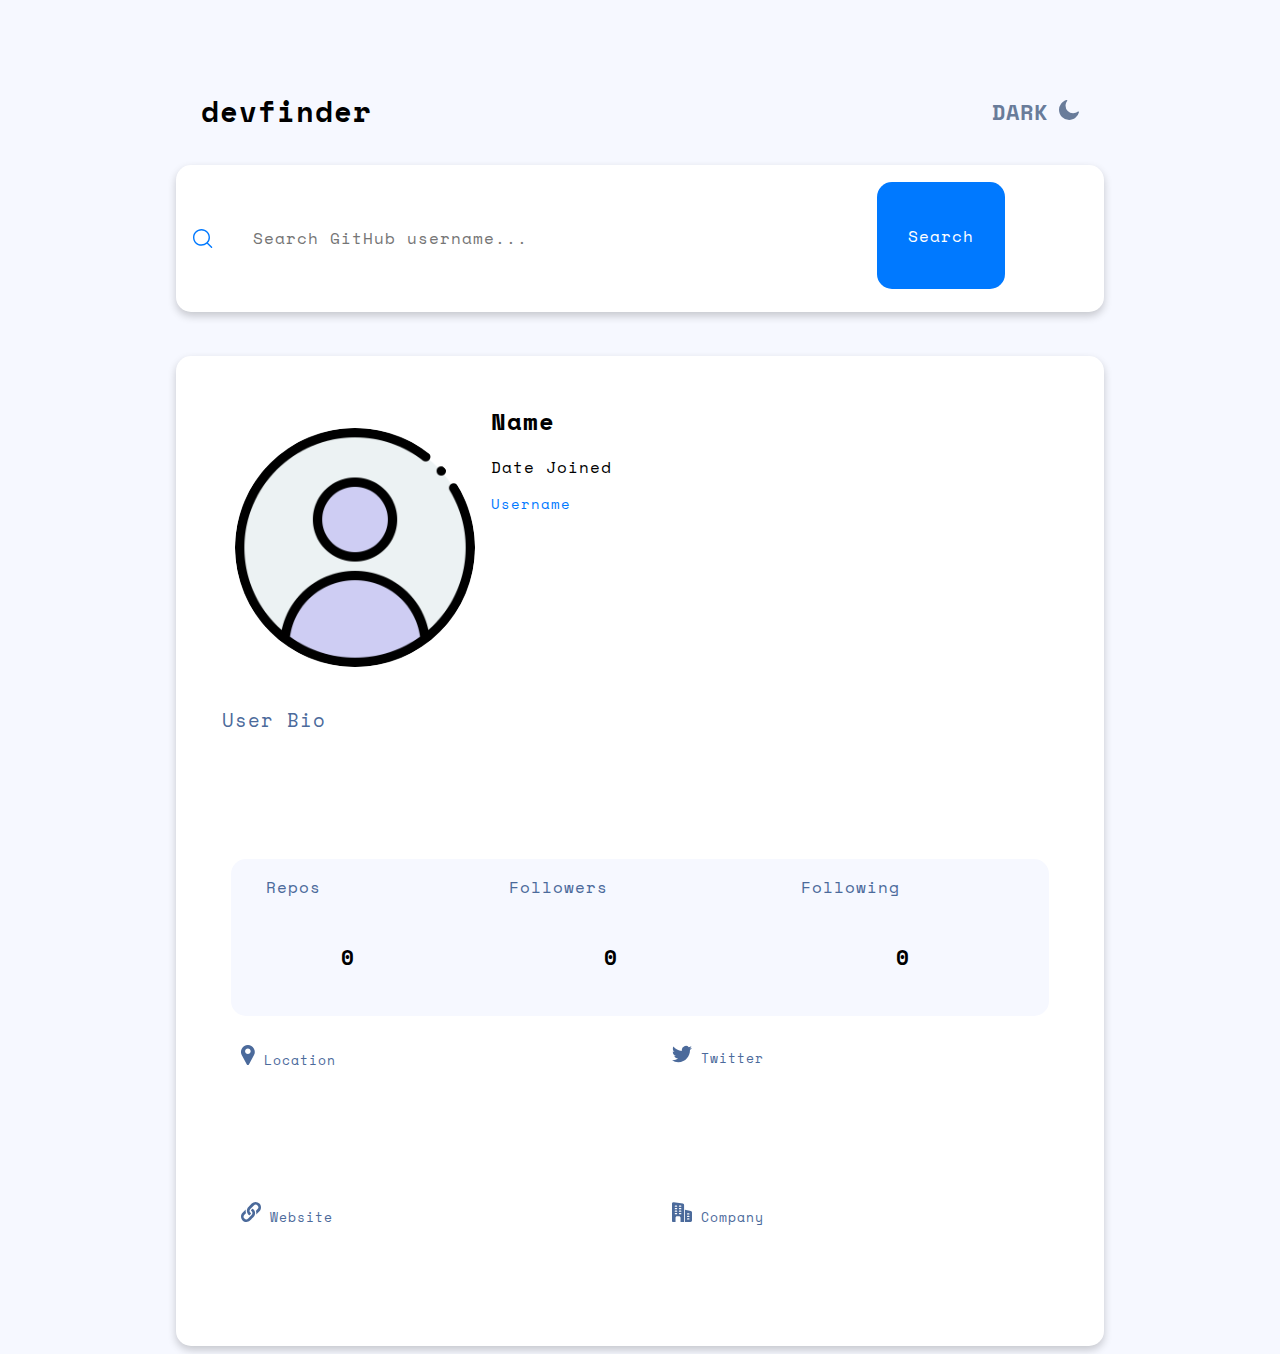
==== index.html @ 45e7f261 "File changes" ====
<!DOCTYPE html>
<html lang="en">
<head>
  <meta charset="UTF-8">
  <meta name="viewport" content="width=device-width, initial-scale=1.0">

  <link rel="stylesheet" href="index.css">
  <link rel="preconnect" href="https://fonts.googleapis.com">
  <link rel="preconnect" href="https://fonts.gstatic.com" crossorigin>
  <link href="https://fonts.googleapis.com/css2?family=Space+Mono:wght@700&display=swap" rel="stylesheet">

  
  <title>Frontend Mentor | GitHub user search app</title>
</head>
<body>
  <div class="container">
      
    <div class="title">
        <h1 id="devFinder">devfinder</h1>
        
      <div class="theme">
        <h2 onclick="darkLight()" id="theme">Dark</h2>
        <img id="svgTheme" class="svgTheme" src="./assets/icon-moon.svg" alt="">
      </div>
    </div>
    
    <div class="search">
      <form action="" id="searchForm">
        <label>
          <input type="text" id="search" name="search" placeholder="Search GitHub username..." required>
        </label>
        <button type="submit">Search</button>
      </form>
    </div>
    
    <div class="card" id="card">
      <div class="avatar">
        <img src="./assets/user.png" alt="">
      </div>
      <div class="name">
        <h1 id="username">Name</h1>
        <p id="joined">Date Joined</p>
        <p id="atName">Username</p>
        <p id="bio">Bio</p>
      </div>
      
      <p id="mobileBio">User Bio</p>
    
      <div class="stats" id="stats">
        <p id="statsTitles">Repos</p>
        <p id="followersTitle">Followers</p>
        <p id="followingTitle">Following</p>
        <h2 id="repo">0</h2>
        <h2 id="followers">0</h2>
        <h2 id="following">0</h2>
      </div>
      <div class="links" id="links">
        <p id="location"><img src="./assets/icon-location.svg" alt=""> Location</p>
        <p id="twitter"><img src="./assets/icon-twitter.svg" alt=""> Twitter</p>
        <p id="website"><img src="./assets/icon-website.svg" alt=""> Website</p>
        <p id="company"><img src="./assets/icon-company.svg" alt=""> Company</p>
      </div>
    </div>
  </div>
</body>
<script src="script.js"></script>
</html>
---- index.css ----
body{
    background-color: #f6f8ff;
    font-family: 'Space Mono', monospace;
    letter-spacing: 1px;
}

.darkLight{
 background-color: #141d2f;   
}

.searchTheme::placeholder{
    color: white;
  }

.white{
    color: white !important;
}

.white a{
    color: white !important;
}

.grey{
    color: #697C9A !important;
}

.cardTheme{
    background-color:#1e2a46 !important;  
}

.inputTheme{
    background-color:#1e2a46 !important;
    color:white;
}

.statsTheme{
    background-color:#141D2F !important;
}

#mobileBio{
    display:none;
}

#bio{
    display: block;
}

.container{
    display: grid;
    grid-template-columns: repeat(4, 1fr);
    gap: 1rem;
    flex-direction: column;
    justify-content: space-evenly;
    padding-top: 5%;
}

.title{
    grid-column: span 4;
    display: grid;
    grid-template-columns: repeat(4, 1fr);
    
}


.title h1{
    grid-column-start: 2;
}

.title h2{
    text-transform: uppercase;
    color: #697C9A;
    display: inline;
}



.theme{
    justify-self: end;
    align-self: center;
}

.theme h2{
    cursor: pointer;
}


.search{
    grid-column: span 4;
    grid-column-start: 2;
    grid-column-end: 4;
   
    position: relative;
   
}

.search button{
    background-color:#0079FF ;
    border-radius: 15px;
    color: white;
    margin: 0;
    padding: 2% 4%;
    border: none;
    position: absolute;
    left: 85%;
    top: 12%;
    font-size: 1.2rem;
    letter-spacing: 1px;
    font-family: 'Space Mono', monospace;
    cursor: pointer;
    
}

.search input{
    border: none;
    padding-top: 3%;
    padding-bottom: 3%;
    padding-left: 10%;
    border-radius: 15px;
    width: 90%;
    font-size: 1.2rem;
    letter-spacing: 1px;
    font-family: 'Space Mono', monospace;
    background-color: white;
    box-shadow: 0 4px 8px 0 rgba(0,0,0,0.2);
    outline: none;
}


.search label {
    position: relative;
  }
  
  .search label:before {
    content: "";
    position: absolute;
    left: 20px;
    top: 0;
    bottom: 0;
    width: 30px;
    background: url(./assets/icon-search.svg) center / contain no-repeat;
  }


.card{
    grid-column: span 4;
    grid-column-start:2 ;
    grid-column-end: 4;
    align-self: center;
    display:grid ;
    grid-template-columns: repeat(3, 1fr);
    grid-template-rows: repeat(3, 1fr);
    gap: 1rem;
    box-shadow: 0 4px 8px 0 rgba(0,0,0,0.2);
    transition: 0.3s;
    width: 100%;
    border-radius: 15px;
    background-color: white;
}

.avatar{
    grid-row: span 4;
    
}

.avatar img{
    margin: 10% 0 0 25%;
    width: 50%;
    border-radius: 80%;
}

.name{
    grid-column: span 2;
    padding-top: 5%;
    
}

#atName{
    color: #0079FF;
}

#bio{
    color: #4B6A9B;
}
.name h1{
    display: inline;
    
}

#joined {
    float: right;
    display: inline;
    margin-right: 5%;
    margin-top: 1.5%;
    margin-bottom: 0;
    
}

.stats{
    grid-column: span 2;
    background-color:#F6F8FF ;
    border-radius: 15px;
    display: grid;
    grid-template-columns: repeat(3, 1fr);
    margin-right: 5%;
    
}

.stats p{
    font-size: 1.3rem;
    padding-left: 15%;
    color: #4B6A9B ;
    margin-bottom: 0;
}
.stats h2{
    margin-top: 0;
    margin-bottom: 0;
    padding-left: 15%;
    
}

.links{
    grid-column: span 2;
    display: grid;
    grid-template-columns: repeat(2, 1fr);
    font-size: 1rem;
}

.links p{
    color: #4B6A9B;
}

.links a{
    text-decoration: none;
    color: #4B6A9B;
}

.links a:hover{
    text-decoration: underline;
}

@media (min-width: 1920px) and (max-width: 2560px)  {
    .search button{
        background-color:#0079FF ;
        border-radius: 15px;
        color: white;
        margin: 0;
        padding: 2% 4%;
        border: none;
        position: absolute;
        left: 80%;
        top: 12%;
        font-size: 1.2rem;
        letter-spacing: 1px;
        font-family: 'Space Mono', monospace;
        cursor: pointer;
    
    }
}

@media only screen
    and (min-device-width: 180px) 
    and (max-device-width: 599px) 
    and (-webkit-min-device-pixel-ratio: 2){
   
    html,body{
        overflow-x: hidden;
        height: 100%;
    }

    .container{
        display: grid;
        grid-template-columns: repeat(2, 1fr);
        gap: .8rem;
        flex-direction: column;
        justify-content: space-evenly;
        padding-top: 5%;
    }

    .title{
        grid-column: span 2;
        display: grid;
        grid-template-columns: 1fr 1fr;
        
    }
    
    
    .title h1{
        grid-column-start: 1;
        display: inline;
        font-size: 1.8rem;
        margin-left: 15%;
    }
    
    .title h2{
        text-transform: uppercase;
        color: #697C9A;
        display: inline;
        font-size: 1.2rem;
    }

    .theme{
        justify-self:end;
        margin-right: 15%;
    }

    .search{
        grid-column: span 2;
        position: relative;
        padding-bottom: 3%;
    }
    
    .search button{
        margin: 0;
        padding: 4% 3%;
        left: 73%;
        top: 10%;
        font-size: .8rem;
    }
    
    .search input{
        border: none;
        margin-left: 5%;
        width: 75%;
        font-size: .8rem;
        padding: 6% 7.5%;
        letter-spacing: 1px;
    }

    .search label {
        position: relative;
      }
      
      .search label:before {
        content: "";
        position: absolute;
        left: 7%;
        top: 0;
        bottom: 0;
        width: 18px;
        background: url(./assets/icon-search.svg) center / contain no-repeat;
      }

      .form{
          width: 100%;
      }
      .card{
          margin-left: 5%;
        grid-column: span 2;
        align-self: center;
        display:grid ;
        grid-template-columns: repeat(3, 1fr);
        grid-template-rows: .5fr .5fr .5fr 1fr;
        gap: 1rem;
        box-shadow: 0 4px 8px 0 rgba(0,0,0,0.2);
        transition: 0.3s;
        width: 90%;
        border-radius: 15px;
        background-color: white;
        
    }
    
    .avatar{
        grid-row: span 1;
        font-size: .5rem;
        margin: 0 0 0 20%;
    }
    
    .avatar img{
        margin: 30% 0 0 0%;
        width: 100%;
        border-radius: 80%;
    }
    
    .name{
        grid-column: span 2;
        padding-top: 5%;
        
    }
    
    #atName{
        color: #0079FF;
        display: block;
        font-size: .9rem;
    }

    .name #bio{
        display: none;
    }
    
    #mobileBio{
        color: #4B6A9B;
        grid-column: span 3;
        margin-left:5%;
        display: block;
        
    
    }
    .name h1{
        display: block;
        font-size: 1rem;
        
    }
    
    #joined {
        float: none;
        display: block;
        margin-right: 0%;
        margin-top: 0%;
        margin-bottom: 0;
        font-size: .8rem;
        
    }
    
    .stats{
        grid-column: span 3;
        background-color:#F6F8FF ;
        border-radius: 15px;
        display: grid;
        gap: 0rem;
        grid-template-columns: .8fr 1fr 1fr;
        margin-right: 6%;
        margin-left: 6%;
        
        
    }
    
    .stats p{
        font-size: .8rem;
        text-align: left;
        color: #4B6A9B ;
        margin-bottom: 0;
    }
    .stats h2{
        margin-top: 0;
        margin-bottom: 0;
        padding-left: 0%;
        font-size: 1.3rem;
        text-align: center;
        
    }
    
    .links{
        grid-column: span 3;
        display: grid;
        font-size:.8rem;
        grid-template-columns: repeat(1, 1fr);
        margin-left: 7%;
    }
    
    .links p{
        color: #4B6A9B;
    }
    
    .links a{
        text-decoration: none;
        color: #4B6A9B;
    }
    
    .links a:hover{
        text-decoration: underline;
    }
}

@media (min-width: 600px) and (max-width: 1280px) {
  
    .container{
        display: grid;
        grid-template-columns: 1fr 10fr 1fr;
        gap: .8rem;
        flex-direction: column;
        
    }

    .title{
        grid-column: span 1;
        grid-column-start: 2;
        display: grid;
        grid-template-columns: 1fr 1fr;
        
    }
    
    
    .title h1{
        grid-column-start: 1;
        display: inline;
        font-size: 1.8rem;
        margin-left: 15%;
    }
    
    .title h2{
        text-transform: uppercase;
        color: #697C9A;
        display: inline;
        font-size: 1.4rem;
    }

    .theme{
        justify-self:end;
        margin-right: 15%;
    }

    .search{
        grid-column: span 1;
        grid-column-start: 2;
        position: relative;
        padding-bottom: 3%;
    }
    
    .search button{
        margin: 0;
        padding: 4% 3%;
        left: 73%;
        top: 10%;
        font-size: 1rem;
    }
    
    .search input{
        border: none;
        margin-left: 5%;
        width: 75%;
        font-size: 1rem;
        padding: 6% 7.5%;
        letter-spacing: 1px;
    }

    .search label {
        position: relative;
      }
      
      .search label:before {
        content: "";
        position: absolute;
        left: 7%;
        top: 0;
        bottom: 0;
        width: 20px;
        background: url(./assets/icon-search.svg) center / contain no-repeat;
      }

      .card{
        margin-left: 5%;
        grid-column: span 1;
        grid-column-start: 2;
        align-self: center;
        display:grid ;
        grid-template-columns: repeat(3, 1fr);
        grid-template-rows: .5fr .5fr .5fr 1fr;
        gap: 1rem;
        box-shadow: 0 4px 8px 0 rgba(0,0,0,0.2);
        transition: 0.3s;
        width: 90%;
        border-radius: 15px;
        background-color: white;
      
    }

    .avatar{
        grid-row: span 1;
        font-size: .5rem;
        margin: 0 0 0 20%;
    }
    
    .avatar img{
        margin: 30% 0 0 0%;
        width: 100%;
        border-radius: 80%;
    }

    .name{
        grid-column: span 2;
        padding-top: 5%;
        
    }
    
    #atName{
        color: #0079FF;
        display: block;
        font-size: .9rem;
    }

    .name #bio{
        display: none;
    }
    
    #mobileBio{
        color: #4B6A9B;
        grid-column: span 3;
        margin-left:5%;
        font-size: 1.2rem;
        display: block;
    
    }
    .name h1{
        display: block;
        font-size: 1.5rem;
        
    }
    
    #joined {
        float: none;
        display: block;
        margin-right: 0%;
        margin-top: 0%;
        margin-bottom: 0;
        font-size: 1rem;
    }
    
    .stats{
        grid-column: span 3;
        background-color:#F6F8FF ;
        border-radius: 15px;
        display: grid;
        gap: 0rem;
        grid-template-columns: .8fr 1fr 1fr;
        margin-right: 6%;
        margin-left: 6%;
        
        
    }
    
    .stats p{
        font-size: 1rem;
        text-align: left;
        color: #4B6A9B ;
        margin-bottom: 0;
    }
    .stats h2{
        margin-top: 0;
        margin-bottom: 0;
        padding-left: 0%;
        font-size: 1.3rem;
        text-align: center;
    }

    .links{
        grid-column: span 3;
        display: grid;
        font-size:.8rem;
        grid-template-columns: repeat(2, 1fr);
        margin-left: 7%;
    }
    
    .links p{
        color: #4B6A9B;
    }
    
    .links a{
        text-decoration: none;
        color: #4B6A9B;
    }
    
    .links a:hover{
        text-decoration: underline;
    }
}
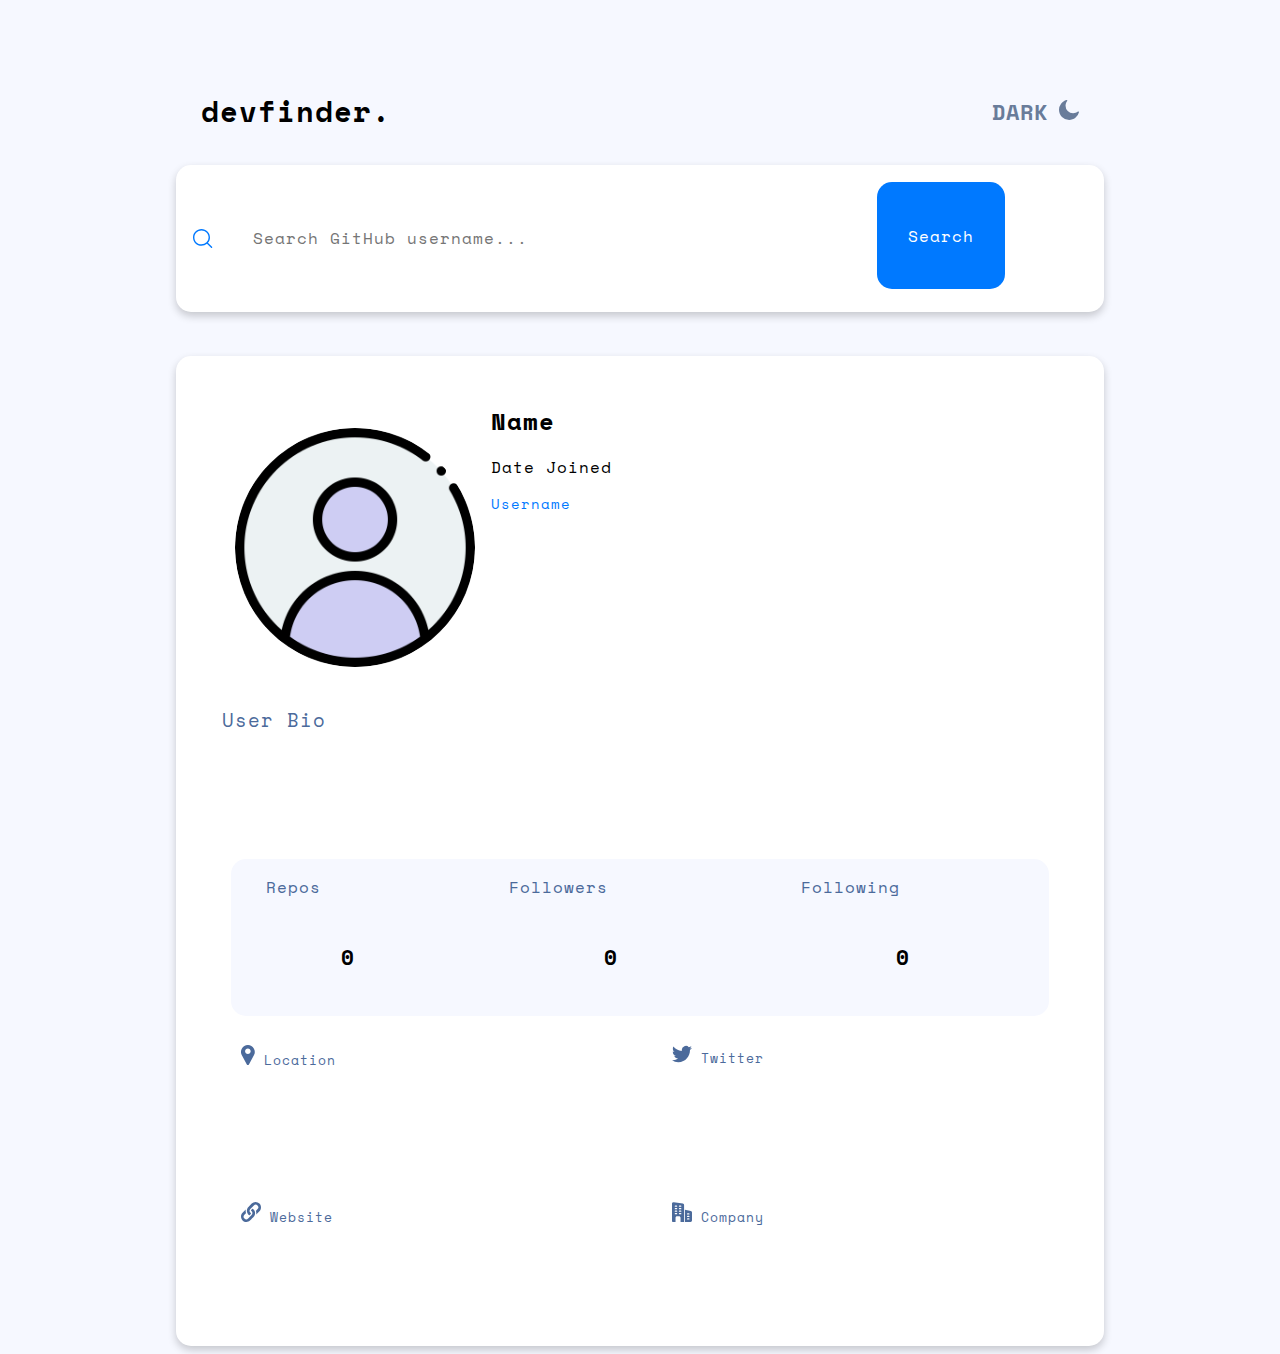
==== commit c275b21d: "Fixes from last commit" ====
--- a/index.html
+++ b/index.html
@@ -2,7 +2,7 @@
 <html lang="en">
 <head>
   <meta charset="UTF-8">
-  <meta name="viewport" content="width=device-width, initial-scale=1.0">
+  <meta name="viewport" content="width=device-width, initial-scale=1.0, maximum-scale=1">
 
   <link rel="stylesheet" href="index.css">
   <link rel="preconnect" href="https://fonts.googleapis.com">
@@ -16,7 +16,7 @@
   <div class="container">
       
     <div class="title">
-        <h1 id="devFinder">devfinder</h1>
+        <h1 id="devFinder">devfinder.</h1>
         
       <div class="theme">
         <h2 onclick="darkLight()" id="theme">Dark</h2>
--- a/index.css
+++ b/index.css
@@ -273,7 +273,7 @@
         gap: .8rem;
         flex-direction: column;
         justify-content: space-evenly;
-        padding-top: 5%;
+        padding-top: 4%;
     }
 
     .title{
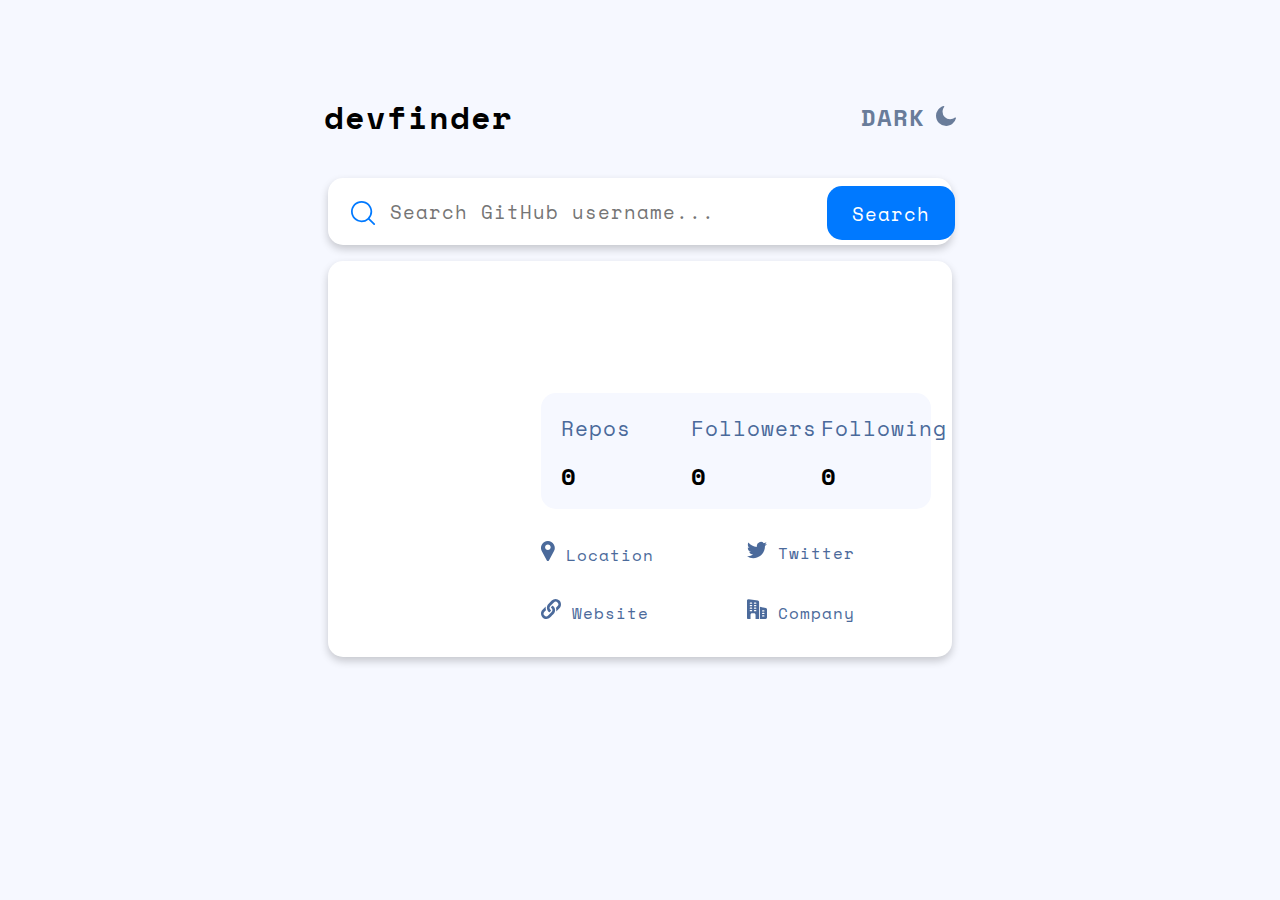
==== commit fc2fdcf2: "Responsive design and autopopulate lbruesehoff info on refresh" ====
--- a/index.html
+++ b/index.html
@@ -10,13 +10,13 @@
   <link href="https://fonts.googleapis.com/css2?family=Space+Mono:wght@700&display=swap" rel="stylesheet">
 
   
-  <title>Frontend Mentor | GitHub user search app</title>
+  <title>GitHub User search app</title>
 </head>
 <body>
   <div class="container">
       
     <div class="title">
-        <h1 id="devFinder">devfinder.</h1>
+        <h1 id="devFinder">devfinder</h1>
         
       <div class="theme">
         <h2 onclick="darkLight()" id="theme">Dark</h2>
@@ -27,7 +27,7 @@
     <div class="search">
       <form action="" id="searchForm">
         <label>
-          <input type="text" id="search" name="search" placeholder="Search GitHub username..." required>
+          <input type="text" id="search" name="search" placeholder="Search GitHub username..." spellcheck="false" required>
         </label>
         <button type="submit">Search</button>
       </form>
@@ -35,16 +35,16 @@
     
     <div class="card" id="card">
       <div class="avatar">
-        <img src="./assets/user.png" alt="">
+        <img src="" alt="">
       </div>
       <div class="name">
-        <h1 id="username">Name</h1>
-        <p id="joined">Date Joined</p>
-        <p id="atName">Username</p>
-        <p id="bio">Bio</p>
+        <h1 id="username"></h1>
+        <p id="joined"></p>
+        <p id="atName"></p>
+        <p id="bio"></p>
       </div>
       
-      <p id="mobileBio">User Bio</p>
+      <p id="mobileBio"> </p>
     
       <div class="stats" id="stats">
         <p id="statsTitles">Repos</p>
--- a/index.css
+++ b/index.css
@@ -47,7 +47,7 @@
 
 .container{
     display: grid;
-    grid-template-columns: repeat(4, 1fr);
+    grid-template-columns: 1fr 1fr 1fr 1fr;
     gap: 1rem;
     flex-direction: column;
     justify-content: space-evenly;
@@ -238,7 +238,7 @@
     text-decoration: underline;
 }
 
-@media (min-width: 1920px) and (max-width: 2560px)  {
+@media (min-width: 1025px) and (max-width: 2560px)  {
     .search button{
         background-color:#0079FF ;
         border-radius: 15px;
@@ -253,14 +253,17 @@
         letter-spacing: 1px;
         font-family: 'Space Mono', monospace;
         cursor: pointer;
-    
+    }
+
+    input{
+        padding: 9% 0%;
     }
 }
 
 @media only screen
     and (min-device-width: 180px) 
     and (max-device-width: 599px) 
-    and (-webkit-min-device-pixel-ratio: 2){
+    {
    
     html,body{
         overflow-x: hidden;
@@ -274,6 +277,7 @@
         flex-direction: column;
         justify-content: space-evenly;
         padding-top: 4%;
+        padding-bottom: 2%;
     }
 
     .title{
@@ -323,7 +327,7 @@
         width: 75%;
         font-size: .8rem;
         padding: 6% 7.5%;
-        letter-spacing: 1px;
+        letter-spacing: .5px;
     }
 
     .search label {
@@ -336,7 +340,7 @@
         left: 7%;
         top: 0;
         bottom: 0;
-        width: 18px;
+        width: 17px;
         background: url(./assets/icon-search.svg) center / contain no-repeat;
       }
 
@@ -344,12 +348,12 @@
           width: 100%;
       }
       .card{
-          margin-left: 5%;
+        margin-left: 5%;
         grid-column: span 2;
         align-self: center;
         display:grid ;
         grid-template-columns: repeat(3, 1fr);
-        grid-template-rows: .5fr .5fr .5fr 1fr;
+        grid-template-rows: .5fr .4fr .5fr 1fr;
         gap: 1rem;
         box-shadow: 0 4px 8px 0 rgba(0,0,0,0.2);
         transition: 0.3s;
@@ -390,7 +394,7 @@
     #mobileBio{
         color: #4B6A9B;
         grid-column: span 3;
-        margin-left:5%;
+        margin-left:7%;
         display: block;
         
     
@@ -461,7 +465,7 @@
     }
 }
 
-@media (min-width: 600px) and (max-width: 1280px) {
+@media (min-width: 700px) and (max-width: 1024px) {
   
     .container{
         display: grid;
@@ -635,7 +639,7 @@
     .links{
         grid-column: span 3;
         display: grid;
-        font-size:.8rem;
+        font-size:.9rem;
         grid-template-columns: repeat(2, 1fr);
         margin-left: 7%;
     }
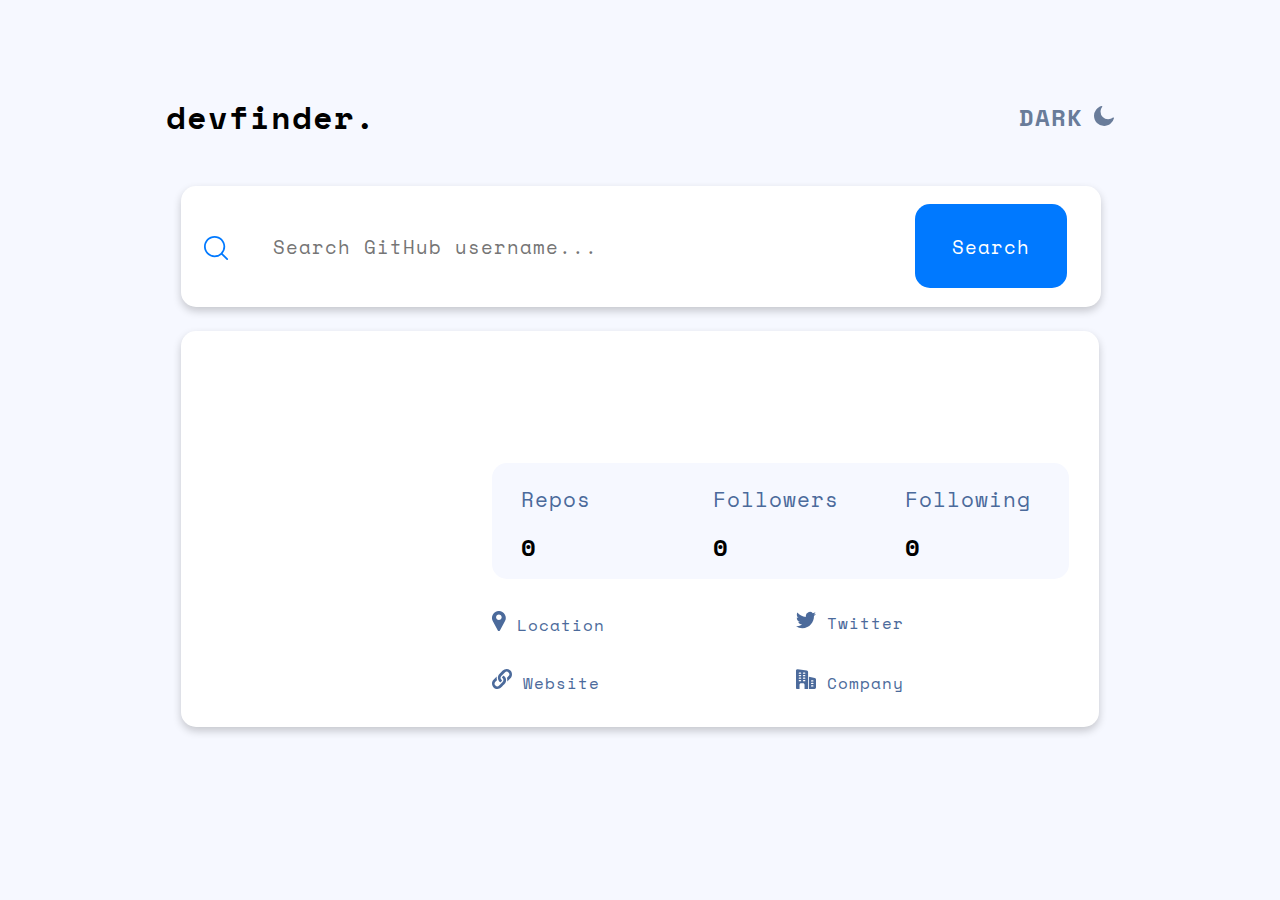
==== commit c426c5d0: "1920 desktop view" ====
--- a/index.html
+++ b/index.html
@@ -16,7 +16,7 @@
   <div class="container">
       
     <div class="title">
-        <h1 id="devFinder">devfinder</h1>
+        <h1 id="devFinder">devfinder.</h1>
         
       <div class="theme">
         <h2 onclick="darkLight()" id="theme">Dark</h2>
--- a/index.css
+++ b/index.css
@@ -47,8 +47,8 @@
 
 .container{
     display: grid;
-    grid-template-columns: 1fr 1fr 1fr 1fr;
-    gap: 1rem;
+    grid-template-columns: 1fr 3fr 3fr 1fr;
+    gap: 1.5rem;
     flex-direction: column;
     justify-content: space-evenly;
     padding-top: 5%;
@@ -57,7 +57,7 @@
 .title{
     grid-column: span 4;
     display: grid;
-    grid-template-columns: repeat(4, 1fr);
+    grid-template-columns: 1fr 3fr 3fr 1fr;;
     
 }
 
@@ -238,31 +238,32 @@
     text-decoration: underline;
 }
 
-@media (min-width: 1025px) and (max-width: 2560px)  {
+@media (min-width: 1025px) and (max-width: 2000px)  {
     .search button{
         background-color:#0079FF ;
         border-radius: 15px;
         color: white;
         margin: 0;
-        padding: 2% 4%;
+        padding: 3% 4%;
         border: none;
         position: absolute;
         left: 80%;
-        top: 12%;
+        top: 15%;
         font-size: 1.2rem;
         letter-spacing: 1px;
         font-family: 'Space Mono', monospace;
         cursor: pointer;
     }
 
-    input{
-        padding: 9% 0%;
+    .search input{
+        padding-top: 5%;
+        padding-bottom: 5%;
     }
 }
 
 @media only screen
     and (min-device-width: 180px) 
-    and (max-device-width: 599px) 
+    and (max-device-width: 699px) 
     {
    
     html,body{
